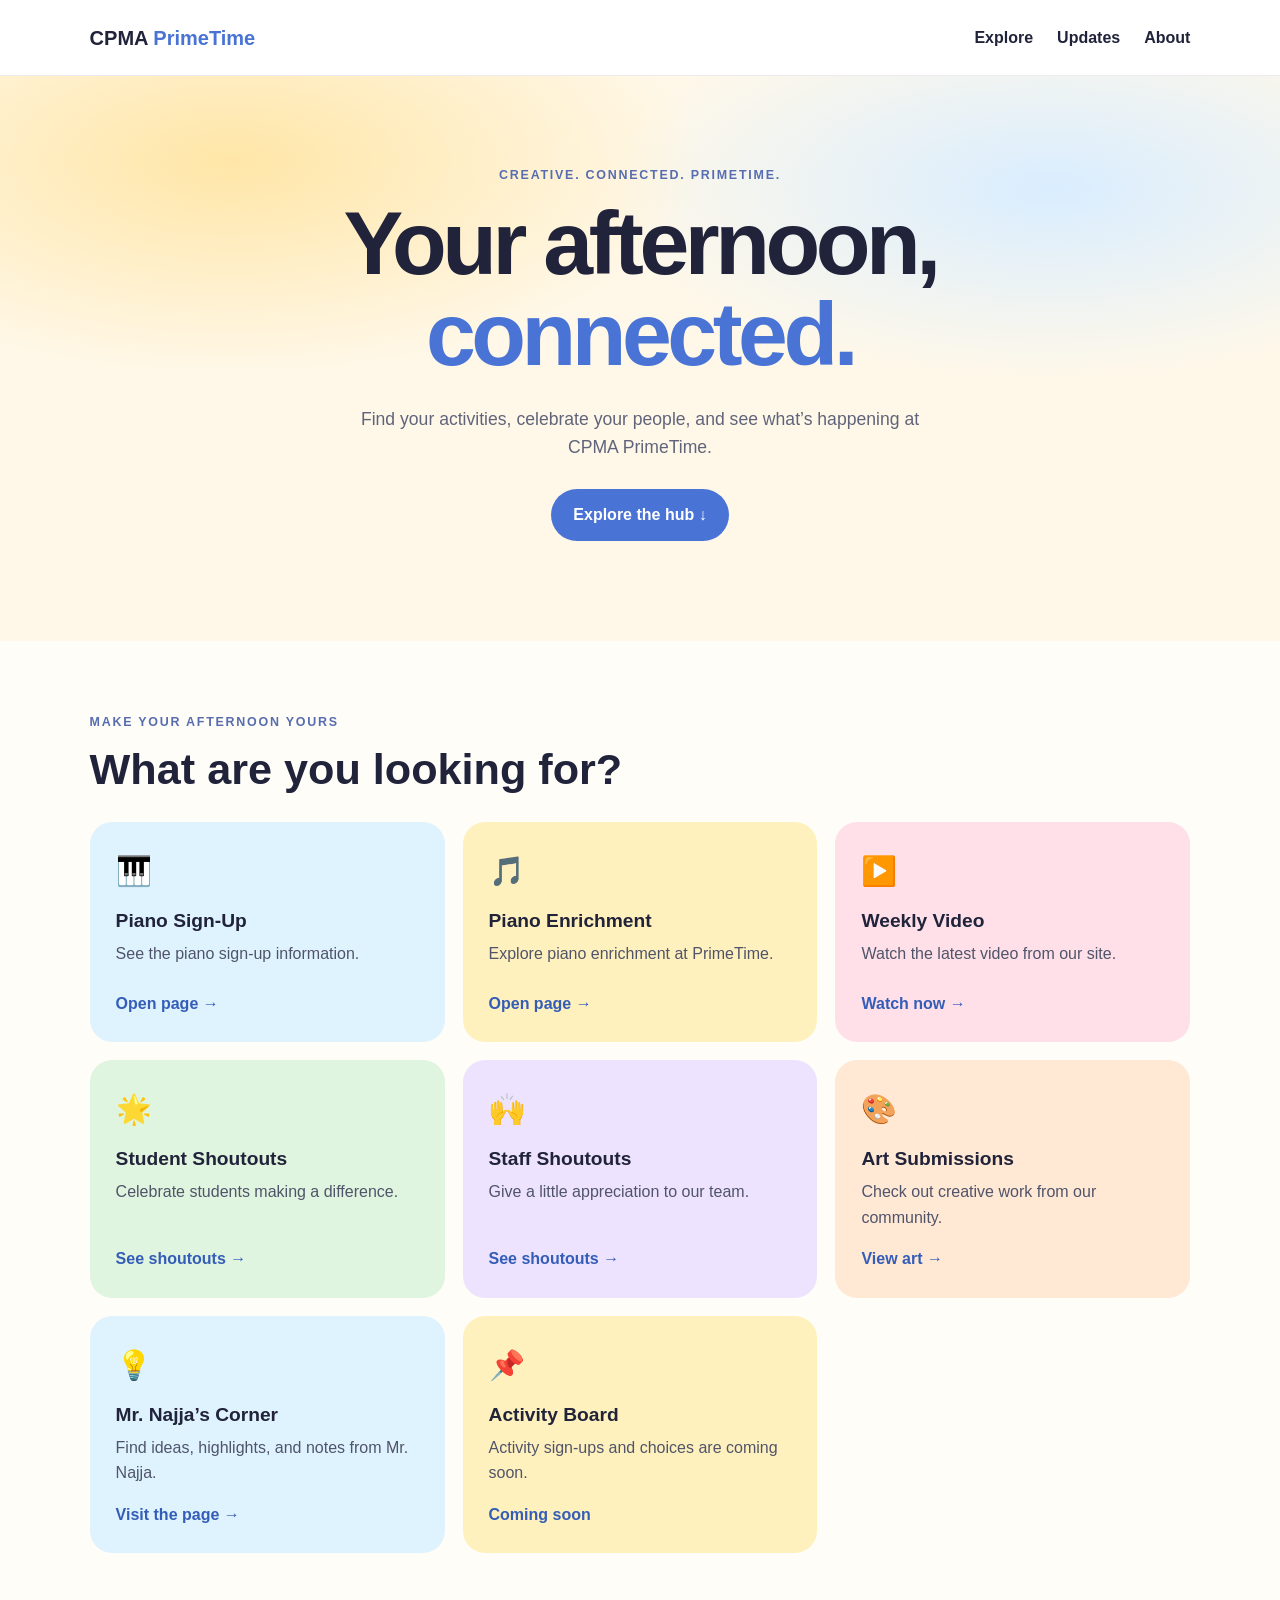
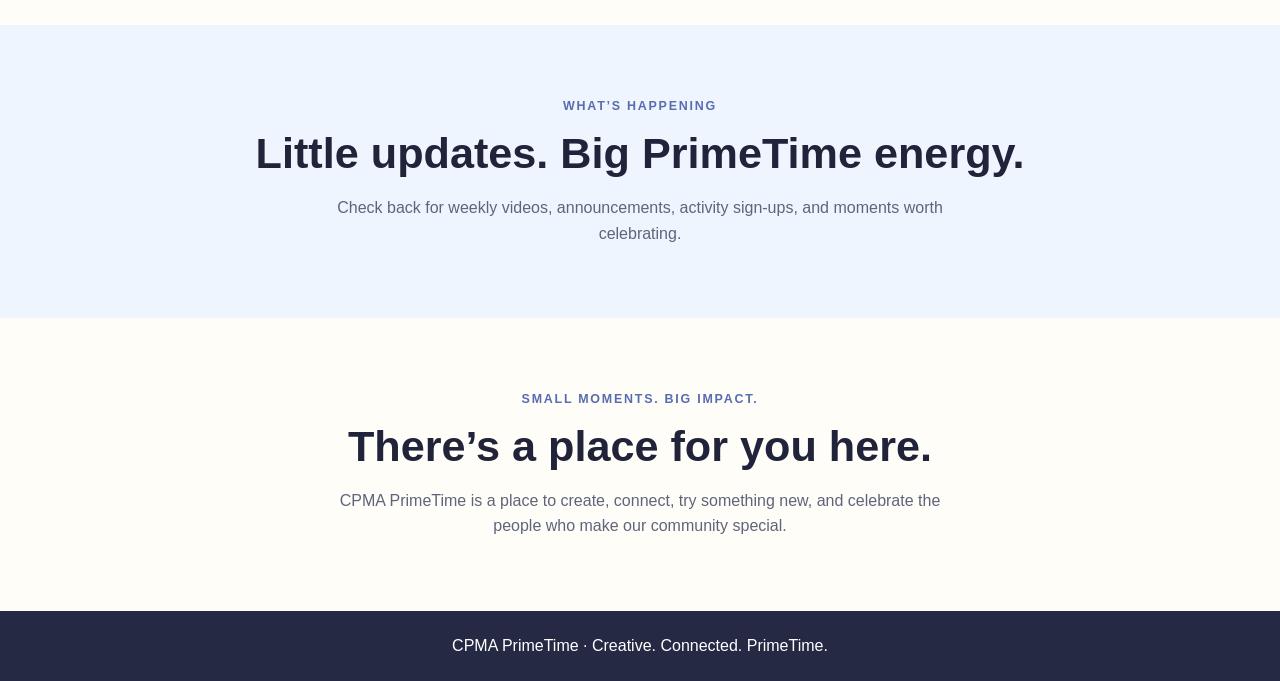
==== index.html @ e3c4a2e5 "Add files via upload" ====
<!DOCTYPE html>
<html lang="en">
<head>
  <meta charset="UTF-8">
  <meta name="viewport" content="width=device-width, initial-scale=1.0">
  <title>CPMA PrimeTime</title>
  <link rel="stylesheet" href="style.css">
</head>

<body>
  <header class="site-header">
    <a class="brand" href="index.html">CPMA <span>PrimeTime</span></a>

    <nav aria-label="Main navigation">
      <a href="#hub">Explore</a>
      <a href="#updates">Updates</a>
      <a href="#about">About</a>
    </nav>
  </header>

  <main>
    <section class="hero">
      <p class="eyebrow">CREATIVE. CONNECTED. PRIMETIME.</p>
      <h1>Your afternoon,<br><span>connected.</span></h1>
      <p class="hero-text">
        Find your activities, celebrate your people, and see what’s happening
        at CPMA PrimeTime.
      </p>
      <a class="button" href="#hub">Explore the hub ↓</a>
    </section>

    <section class="section" id="hub">
      <div class="section-heading">
        <p class="eyebrow">MAKE YOUR AFTERNOON YOURS</p>
        <h2>What are you looking for?</h2>
      </div>

      <div class="card-grid">
        <a class="card card-blue" href="Piano Sign-up.html">
          <span class="card-icon">🎹</span>
          <h3>Piano Sign-Up</h3>
          <p>See the piano sign-up information.</p>
          <span class="card-link">Open page →</span>
        </a>

        <a class="card card-yellow" href="Piano Enrichment.html">
          <span class="card-icon">🎵</span>
          <h3>Piano Enrichment</h3>
          <p>Explore piano enrichment at PrimeTime.</p>
          <span class="card-link">Open page →</span>
        </a>

        <a class="card card-pink" href="Weekly Video.html">
          <span class="card-icon">▶️</span>
          <h3>Weekly Video</h3>
          <p>Watch the latest video from our site.</p>
          <span class="card-link">Watch now →</span>
        </a>

        <a class="card card-green" href="Student Shoutouts.html">
          <span class="card-icon">🌟</span>
          <h3>Student Shoutouts</h3>
          <p>Celebrate students making a difference.</p>
          <span class="card-link">See shoutouts →</span>
        </a>

        <a class="card card-purple" href="Staff Shoutouts.html">
          <span class="card-icon">🙌</span>
          <h3>Staff Shoutouts</h3>
          <p>Give a little appreciation to our team.</p>
          <span class="card-link">See shoutouts →</span>
        </a>

        <a class="card card-orange" href="Art Submissions.html">
          <span class="card-icon">🎨</span>
          <h3>Art Submissions</h3>
          <p>Check out creative work from our community.</p>
          <span class="card-link">View art →</span>
        </a>

        <a class="card card-blue" href="Mr. Najja's Corner.html">
          <span class="card-icon">💡</span>
          <h3>Mr. Najja’s Corner</h3>
          <p>Find ideas, highlights, and notes from Mr. Najja.</p>
          <span class="card-link">Visit the page →</span>
        </a>

        <div class="card card-yellow">
          <span class="card-icon">📌</span>
          <h3>Activity Board</h3>
          <p>Activity sign-ups and choices are coming soon.</p>
          <span class="card-link">Coming soon</span>
        </div>
      </div>
    </section>

    <section class="updates" id="updates">
      <p class="eyebrow">WHAT’S HAPPENING</p>
      <h2>Little updates. Big PrimeTime energy.</h2>
      <p>
        Check back for weekly videos, announcements, activity sign-ups, and
        moments worth celebrating.
      </p>
    </section>

    <section class="about" id="about">
      <p class="eyebrow">SMALL MOMENTS. BIG IMPACT.</p>
      <h2>There’s a place for you here.</h2>
      <p>
        CPMA PrimeTime is a place to create, connect, try something new, and
        celebrate the people who make our community special.
      </p>
    </section>
  </main>

  <footer>
    <p>CPMA PrimeTime · Creative. Connected. PrimeTime.</p>
  </footer>
</body>
</html>
---- style.css ----
:root {
  --ink: #20233a;
  --muted: #60647a;
  --paper: #fffdf8;
  --blue: #dff3ff;
  --yellow: #fff1bd;
  --pink: #ffe0e8;
  --green: #e0f5df;
  --purple: #eee3ff;
  --orange: #ffe8d4;
  --accent: #4974d5;
  --accent-dark: #345db8;
}

* {
  box-sizing: border-box;
}

html {
  scroll-behavior: smooth;
}

body {
  margin: 0;
  color: var(--ink);
  background: var(--paper);
  font-family: Arial, Helvetica, sans-serif;
  line-height: 1.6;
}

.site-header {
  min-height: 76px;
  padding: 16px 7%;
  display: flex;
  align-items: center;
  justify-content: space-between;
  gap: 24px;
  background: white;
  border-bottom: 1px solid #eeeaf0;
}

.brand {
  color: var(--ink);
  font-size: 1.25rem;
  font-weight: 800;
  text-decoration: none;
}

.brand span {
  color: var(--accent);
}

nav {
  display: flex;
  flex-wrap: wrap;
  gap: 24px;
}

nav a {
  color: var(--ink);
  font-weight: 700;
  text-decoration: none;
}

nav a:hover,
nav a:focus-visible {
  color: var(--accent);
}

.hero {
  padding: 90px 7% 100px;
  text-align: center;
  background:
    radial-gradient(ellipse at 18% 15%, #ffe6a7 0, transparent 32%),
    radial-gradient(ellipse at 82% 20%, #d9edff 0, transparent 30%),
    #fff8e9;
}

.eyebrow {
  margin: 0 0 12px;
  color: #586db0;
  font-size: 0.78rem;
  font-weight: 800;
  letter-spacing: 0.14em;
}

.hero h1 {
  margin: 0;
  font-size: clamp(2.8rem, 7vw, 5.7rem);
  line-height: 1.02;
  letter-spacing: -0.05em;
}

.hero h1 span {
  color: var(--accent);
}

.hero-text {
  max-width: 570px;
  margin: 24px auto 28px;
  color: var(--muted);
  font-size: 1.1rem;
}

.button {
  display: inline-block;
  padding: 13px 22px;
  color: white;
  background: var(--accent);
  border-radius: 999px;
  font-weight: 700;
  text-decoration: none;
  transition: background-color 160ms ease, transform 160ms ease;
}

.button:hover,
.button:focus-visible {
  background: var(--accent-dark);
  transform: translateY(-2px);
}

.section,
.updates,
.about {
  padding: 72px 7%;
}

.section-heading {
  margin-bottom: 28px;
}

.section-heading h2,
.updates h2,
.about h2 {
  margin: 0;
  font-size: clamp(1.8rem, 4vw, 2.7rem);
  line-height: 1.15;
}

.card-grid {
  display: grid;
  grid-template-columns: repeat(3, minmax(0, 1fr));
  gap: 18px;
}

.card {
  min-height: 220px;
  padding: 24px;
  display: flex;
  flex-direction: column;
  align-items: flex-start;
  color: var(--ink);
  border: 2px solid transparent;
  border-radius: 22px;
  text-decoration: none;
  transition: transform 160ms ease, box-shadow 160ms ease;
}

a.card:hover,
a.card:focus-visible {
  transform: translateY(-4px);
  box-shadow: 0 12px 24px #20233a1a;
}

.card-blue {
  background: var(--blue);
}

.card-yellow {
  background: var(--yellow);
}

.card-pink {
  background: var(--pink);
}

.card-green {
  background: var(--green);
}

.card-purple {
  background: var(--purple);
}

.card-orange {
  background: var(--orange);
}

.card-icon {
  font-size: 1.8rem;
}

.card h3 {
  margin: 12px 0 4px;
  font-size: 1.2rem;
}

.card p {
  margin: 0 0 16px;
  color: #50546a;
}

.card-link {
  margin-top: auto;
  color: var(--accent-dark);
  font-weight: 800;
}

.updates {
  background: #eef5ff;
  text-align: center;
}

.updates p:last-child,
.about p:last-child {
  max-width: 650px;
  margin: 16px auto 0;
  color: var(--muted);
}

.about {
  text-align: center;
}

.page-hero {
  padding: 64px 7% 50px;
  text-align: center;
  background: #fff8e9;
}

.page-hero h1 {
  margin: 0;
  font-size: clamp(2.5rem, 6vw, 4rem);
  line-height: 1.1;
}

.page-hero p:last-child {
  max-width: 600px;
  margin: 16px auto 0;
  color: var(--muted);
}

/* Weekly Video page */
.video-section {
  width: 100%;
  max-width: 1320px;
  margin: 0 auto;
  padding: 48px 24px 72px;
  text-align: center;
}

.video-card {
  width: 100%;
  margin: 0 auto 28px;
  padding: 20px;
  background: white;
  border: 1px solid #eeeaf0;
  border-radius: 22px;
  box-shadow: 0 10px 28px #20233a12;
  text-align: left;
}

.video-frame {
  width: 100%;
  aspect-ratio: 16 / 9;
  overflow: hidden;
  background: #20233a;
  border-radius: 14px;
}

.video-frame video,
.video-frame iframe {
  display: block;
  width: 100%;
  height: 100%;
  border: 0;
}

.video-frame video {
  object-fit: contain;
}

.video-caption {
  padding: 8px 4px 0;
}

.video-caption h2 {
  margin: 12px 0 4px;
}

.video-caption p {
  margin: 0;
  color: var(--muted);
}

footer {
  padding: 22px 7%;
  color: white;
  background: #252943;
  text-align: center;
}

footer p {
  margin: 0;
}

@media (max-width: 800px) {
  .card-grid {
    grid-template-columns: repeat(2, minmax(0, 1fr));
  }
}

@media (max-width: 560px) {
  .site-header {
    align-items: flex-start;
    flex-direction: column;
  }

  nav {
    gap: 16px;
  }

  .hero {
    padding: 70px 6%;
  }

  .section,
  .updates,
  .about {
    padding: 54px 6%;
  }

  .card-grid {
    grid-template-columns: 1fr;
  }

  .page-hero {
    padding: 48px 6% 38px;
  }

  .video-section {
    padding: 32px 12px 54px;
  }

  .video-card {
    padding: 10px;
  }
}
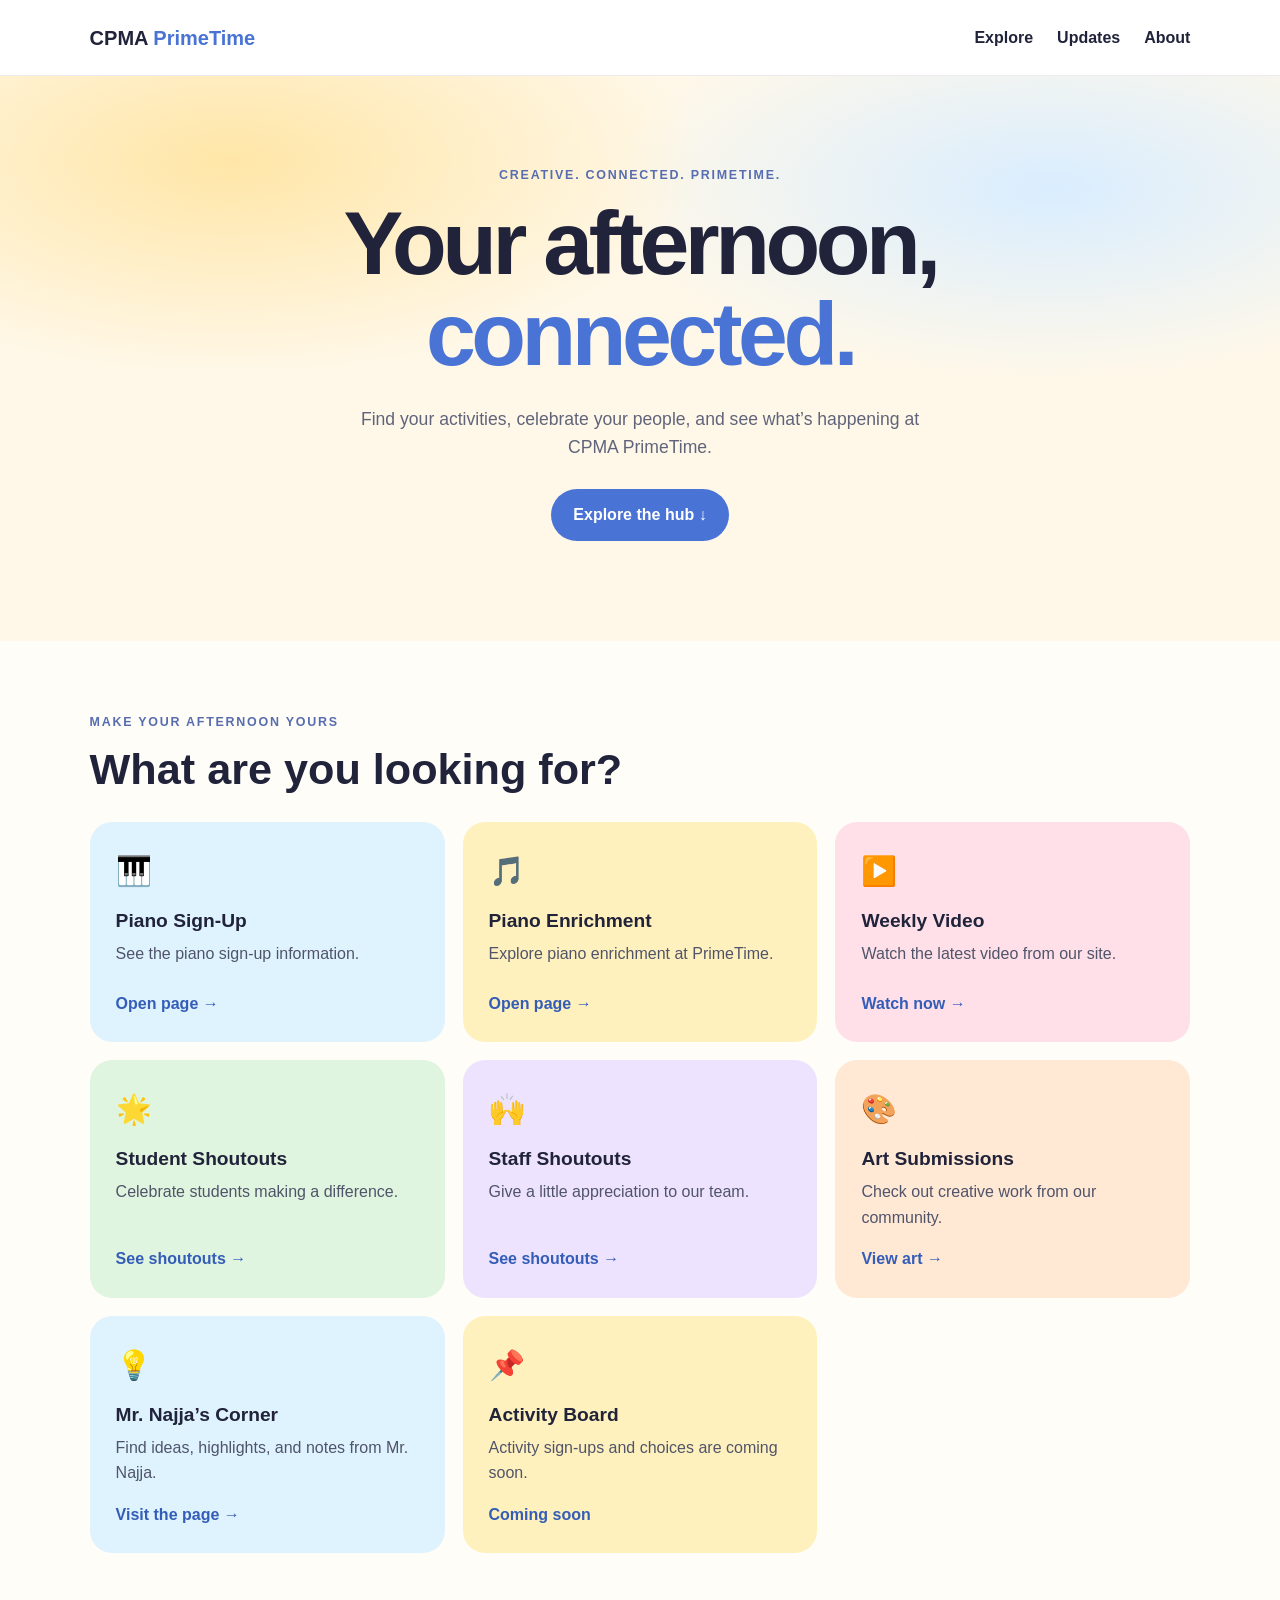
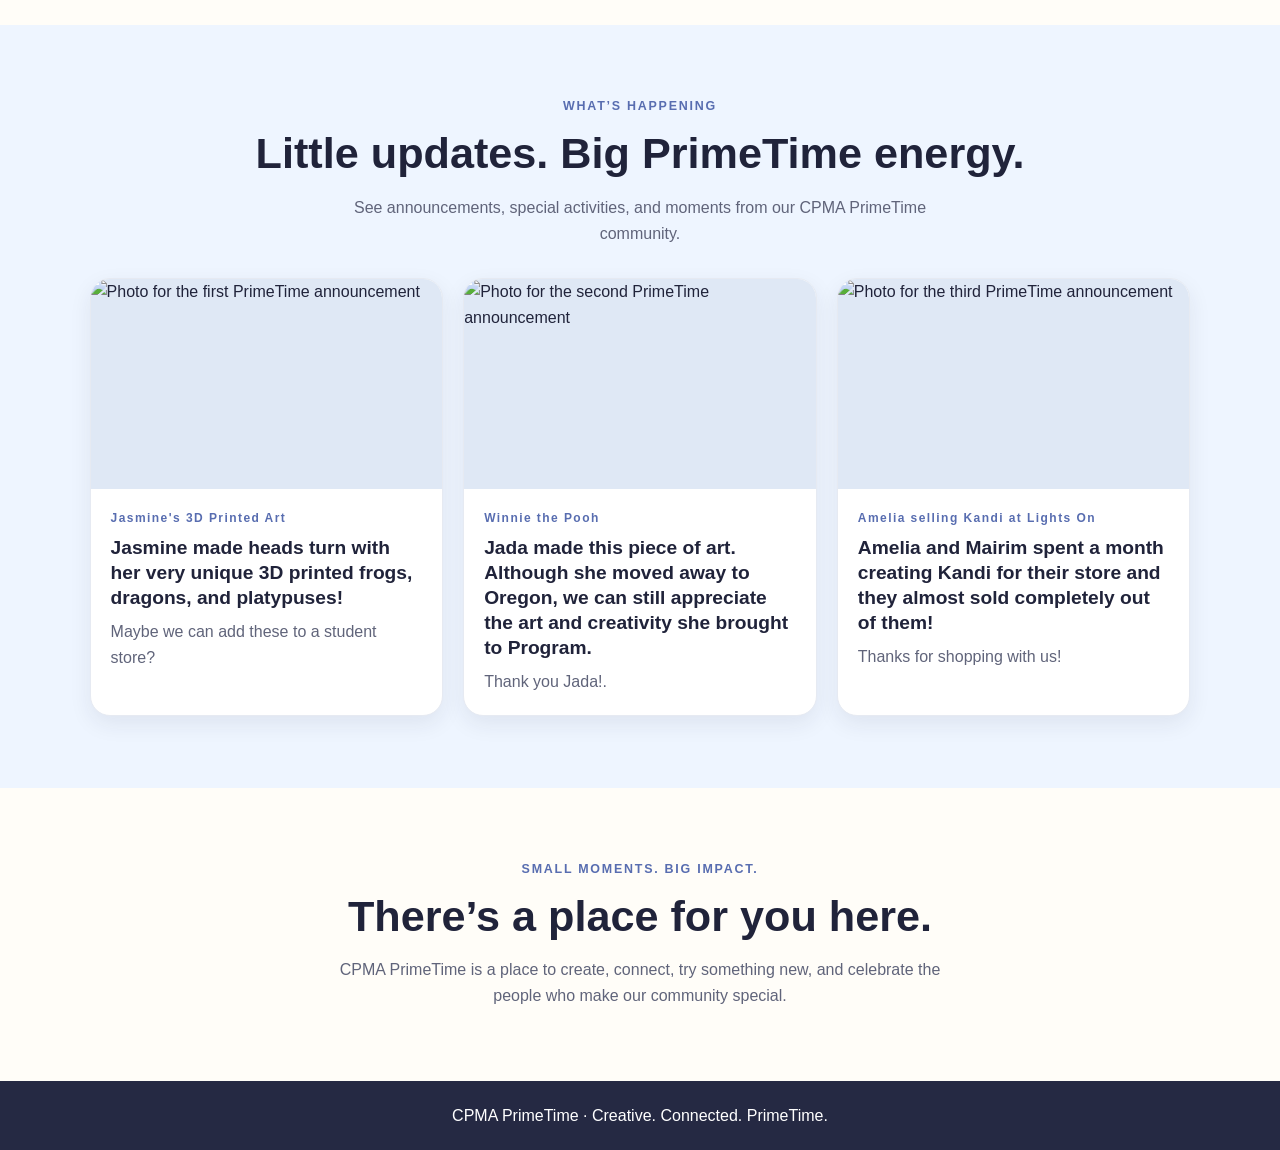
==== commit 12f82641: "Add files via upload" ====
--- a/index.html
+++ b/index.html
@@ -95,12 +95,52 @@
     </section>
 
     <section class="updates" id="updates">
-      <p class="eyebrow">WHAT’S HAPPENING</p>
-      <h2>Little updates. Big PrimeTime energy.</h2>
-      <p>
-        Check back for weekly videos, announcements, activity sign-ups, and
-        moments worth celebrating.
-      </p>
+      <div class="updates-intro">
+        <p class="eyebrow">WHAT’S HAPPENING</p>
+        <h2>Little updates. Big PrimeTime energy.</h2>
+        <p>
+          See announcements, special activities, and moments from our
+          CPMA PrimeTime community.
+        </p>
+      </div>
+
+      <div class="announcement-grid">
+        <article class="announcement-card">
+          <img
+            src="images/IMG_7226.jpeg"
+            alt="Photo for the first PrimeTime announcement"
+          >
+          <div class="announcement-content">
+            <p class="announcement-label">Jasmine's 3D Printed Art</p>
+            <h3>Jasmine made heads turn with her very unique 3D printed frogs, dragons, and platypuses!</h3>
+            <p>Maybe we can add these to a student store?</p>
+          </div>
+        </article>
+
+        <article class="announcement-card">
+          <img
+            src="images/IMG_7241.jpeg"
+            alt="Photo for the second PrimeTime announcement"
+          >
+          <div class="announcement-content">
+            <p class="announcement-label">Winnie the Pooh</p>
+            <h3>Jada made this piece of art. Although she moved away to Oregon, we can still appreciate the art and creativity she brought to Program.</h3>
+            <p>Thank you Jada!.</p>
+          </div>
+        </article>
+
+        <article class="announcement-card">
+          <img
+            src="images/IMG_7228.jpeg"
+            alt="Photo for the third PrimeTime announcement"
+          >
+          <div class="announcement-content">
+            <p class="announcement-label">Amelia selling Kandi at Lights On</p>
+            <h3>Amelia and Mairim spent a month creating Kandi for their store and they almost sold completely out of them!</h3>
+            <p>Thanks for shopping with us!</p>
+          </div>
+        </article>
+      </div>
     </section>
 
     <section class="about" id="about">
--- a/style.css
+++ b/style.css
@@ -8,8 +8,6 @@
   --green: #e0f5df;
   --purple: #eee3ff;
   --orange: #ffe8d4;
-  --accent: #4974d5;
-  --accent-dark: #345db8;
 }
 
 * {
@@ -47,7 +45,7 @@
 }
 
 .brand span {
-  color: var(--accent);
+  color: #4974d5;
 }
 
 nav {
@@ -63,8 +61,8 @@
 }
 
 nav a:hover,
-nav a:focus-visible {
-  color: var(--accent);
+nav a:focus {
+  color: #4974d5;
 }
 
 .hero {
@@ -92,7 +90,7 @@
 }
 
 .hero h1 span {
-  color: var(--accent);
+  color: #4974d5;
 }
 
 .hero-text {
@@ -106,17 +104,15 @@
   display: inline-block;
   padding: 13px 22px;
   color: white;
-  background: var(--accent);
+  background: #4974d5;
   border-radius: 999px;
   font-weight: 700;
   text-decoration: none;
-  transition: background-color 160ms ease, transform 160ms ease;
 }
 
 .button:hover,
-.button:focus-visible {
-  background: var(--accent-dark);
-  transform: translateY(-2px);
+.button:focus {
+  background: #345db8;
 }
 
 .section,
@@ -157,34 +153,17 @@
 }
 
 a.card:hover,
-a.card:focus-visible {
+a.card:focus {
   transform: translateY(-4px);
   box-shadow: 0 12px 24px #20233a1a;
 }
 
-.card-blue {
-  background: var(--blue);
-}
-
-.card-yellow {
-  background: var(--yellow);
-}
-
-.card-pink {
-  background: var(--pink);
-}
-
-.card-green {
-  background: var(--green);
-}
-
-.card-purple {
-  background: var(--purple);
-}
-
-.card-orange {
-  background: var(--orange);
-}
+.card-blue { background: var(--blue); }
+.card-yellow { background: var(--yellow); }
+.card-pink { background: var(--pink); }
+.card-green { background: var(--green); }
+.card-purple { background: var(--purple); }
+.card-orange { background: var(--orange); }
 
 .card-icon {
   font-size: 1.8rem;
@@ -202,95 +181,75 @@
 
 .card-link {
   margin-top: auto;
-  color: var(--accent-dark);
+  color: #345db8;
   font-weight: 800;
 }
 
 .updates {
   background: #eef5ff;
-  text-align: center;
-}
-
-.updates p:last-child,
-.about p:last-child {
+}
+
+.updates-intro {
+  margin: 0 auto 32px;
+  text-align: center;
+}
+
+.updates-intro > p:last-child,
+.about > p:last-child {
   max-width: 650px;
   margin: 16px auto 0;
   color: var(--muted);
 }
 
-.about {
-  text-align: center;
-}
-
-.page-hero {
-  padding: 64px 7% 50px;
-  text-align: center;
-  background: #fff8e9;
-}
-
-.page-hero h1 {
-  margin: 0;
-  font-size: clamp(2.5rem, 6vw, 4rem);
-  line-height: 1.1;
-}
-
-.page-hero p:last-child {
-  max-width: 600px;
-  margin: 16px auto 0;
-  color: var(--muted);
-}
-
-/* Weekly Video page */
-.video-section {
-  width: 100%;
-  max-width: 1320px;
+.announcement-grid {
+  display: grid;
+  grid-template-columns: repeat(3, minmax(0, 1fr));
+  gap: 20px;
+  max-width: 1200px;
   margin: 0 auto;
-  padding: 48px 24px 72px;
-  text-align: center;
-}
-
-.video-card {
-  width: 100%;
-  margin: 0 auto 28px;
-  padding: 20px;
+}
+
+.announcement-card {
+  overflow: hidden;
   background: white;
-  border: 1px solid #eeeaf0;
-  border-radius: 22px;
-  box-shadow: 0 10px 28px #20233a12;
-  text-align: left;
-}
-
-.video-frame {
-  width: 100%;
-  aspect-ratio: 16 / 9;
-  overflow: hidden;
-  background: #20233a;
-  border-radius: 14px;
-}
-
-.video-frame video,
-.video-frame iframe {
+  border: 1px solid #e6eaf2;
+  border-radius: 20px;
+  box-shadow: 0 8px 22px #20233a14;
+}
+
+.announcement-card img {
   display: block;
   width: 100%;
-  height: 100%;
-  border: 0;
-}
-
-.video-frame video {
-  object-fit: contain;
-}
-
-.video-caption {
-  padding: 8px 4px 0;
-}
-
-.video-caption h2 {
-  margin: 12px 0 4px;
-}
-
-.video-caption p {
+  height: 210px;
+  object-fit: cover;
+  background: #dfe8f5;
+}
+
+.announcement-content {
+  padding: 20px;
+}
+
+.announcement-content .announcement-label {
+  margin: 0 0 8px;
+  color: #586db0;
+  font-size: 0.75rem;
+  font-weight: 800;
+  letter-spacing: 0.12em;
+}
+
+.announcement-content h3 {
+  margin: 0 0 8px;
+  font-size: 1.2rem;
+  line-height: 1.3;
+}
+
+.announcement-content > p:last-child {
   margin: 0;
   color: var(--muted);
+}
+
+.about {
+  text-align: center;
 }
 
 footer {
@@ -305,7 +264,8 @@
 }
 
 @media (max-width: 800px) {
-  .card-grid {
+  .card-grid,
+  .announcement-grid {
     grid-template-columns: repeat(2, minmax(0, 1fr));
   }
 }
@@ -330,19 +290,8 @@
     padding: 54px 6%;
   }
 
-  .card-grid {
+  .card-grid,
+  .announcement-grid {
     grid-template-columns: 1fr;
   }
-
-  .page-hero {
-    padding: 48px 6% 38px;
-  }
-
-  .video-section {
-    padding: 32px 12px 54px;
-  }
-
-  .video-card {
-    padding: 10px;
-  }
 }
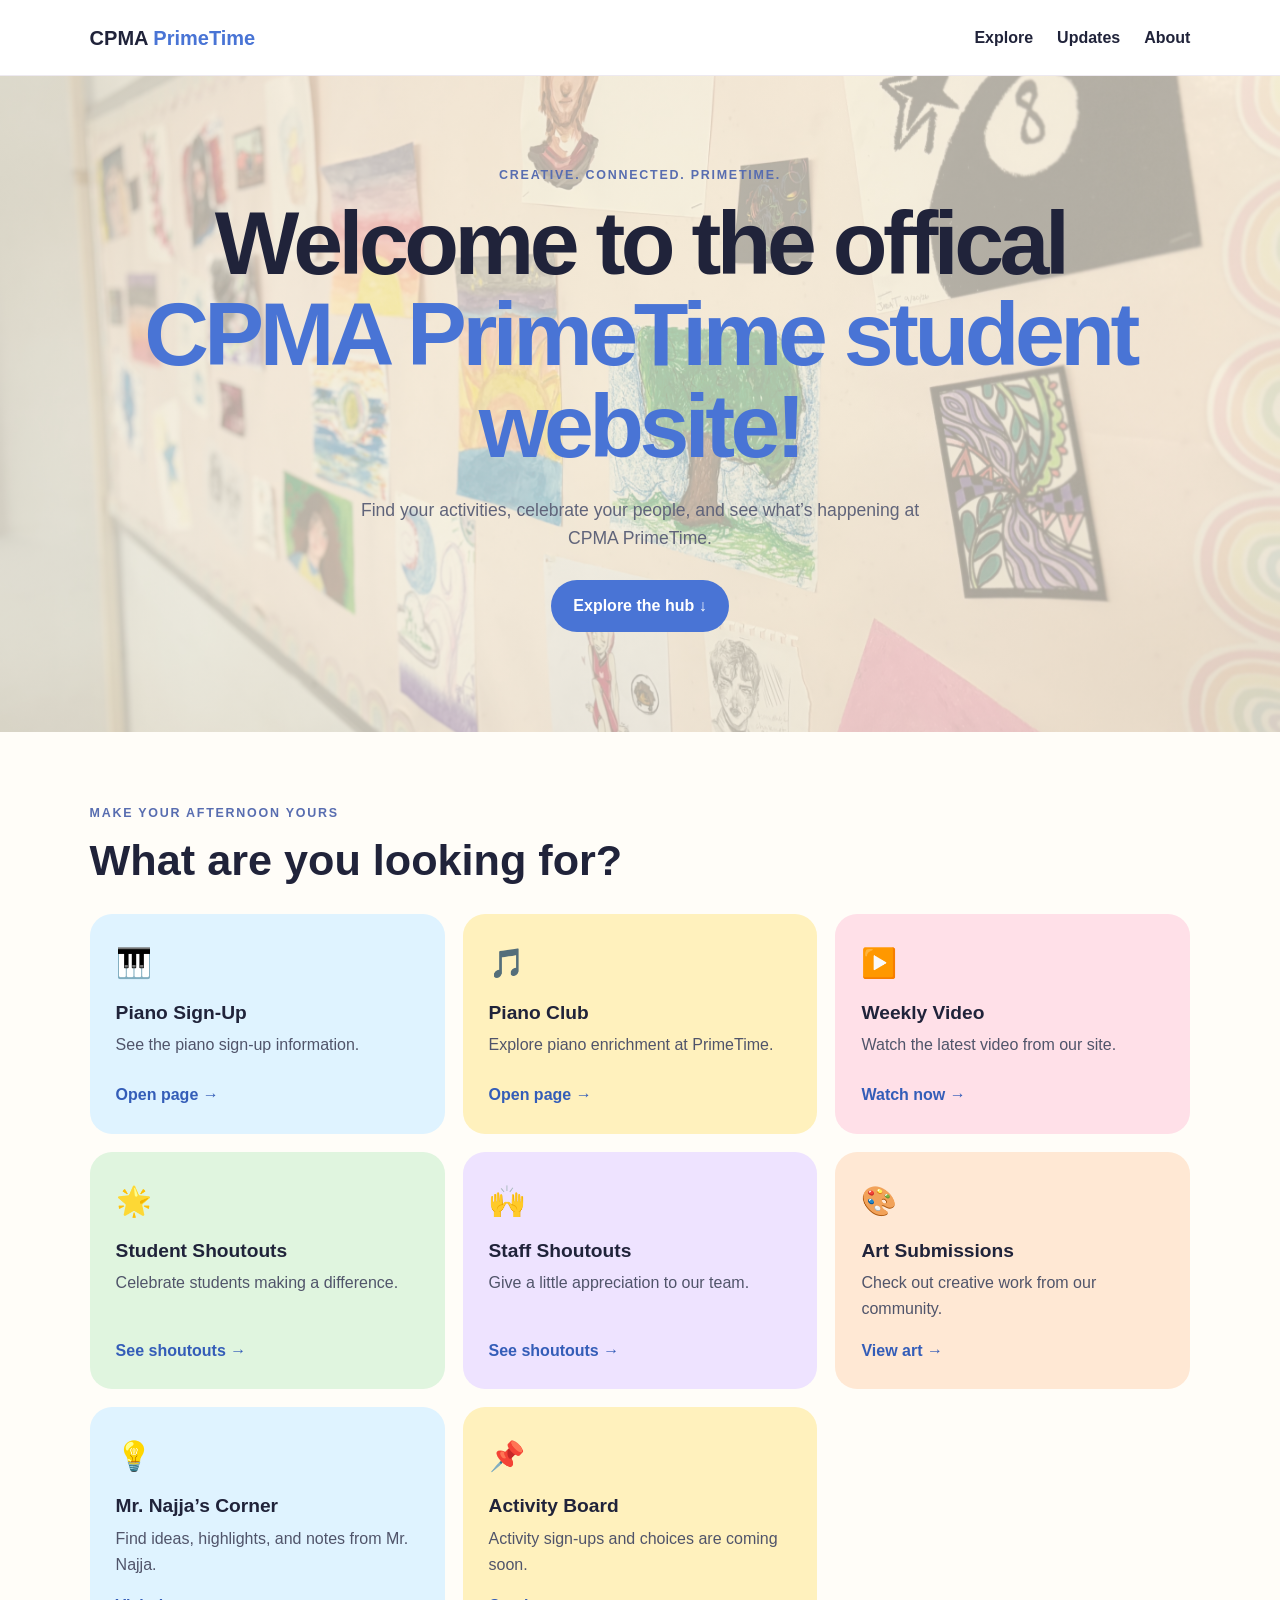
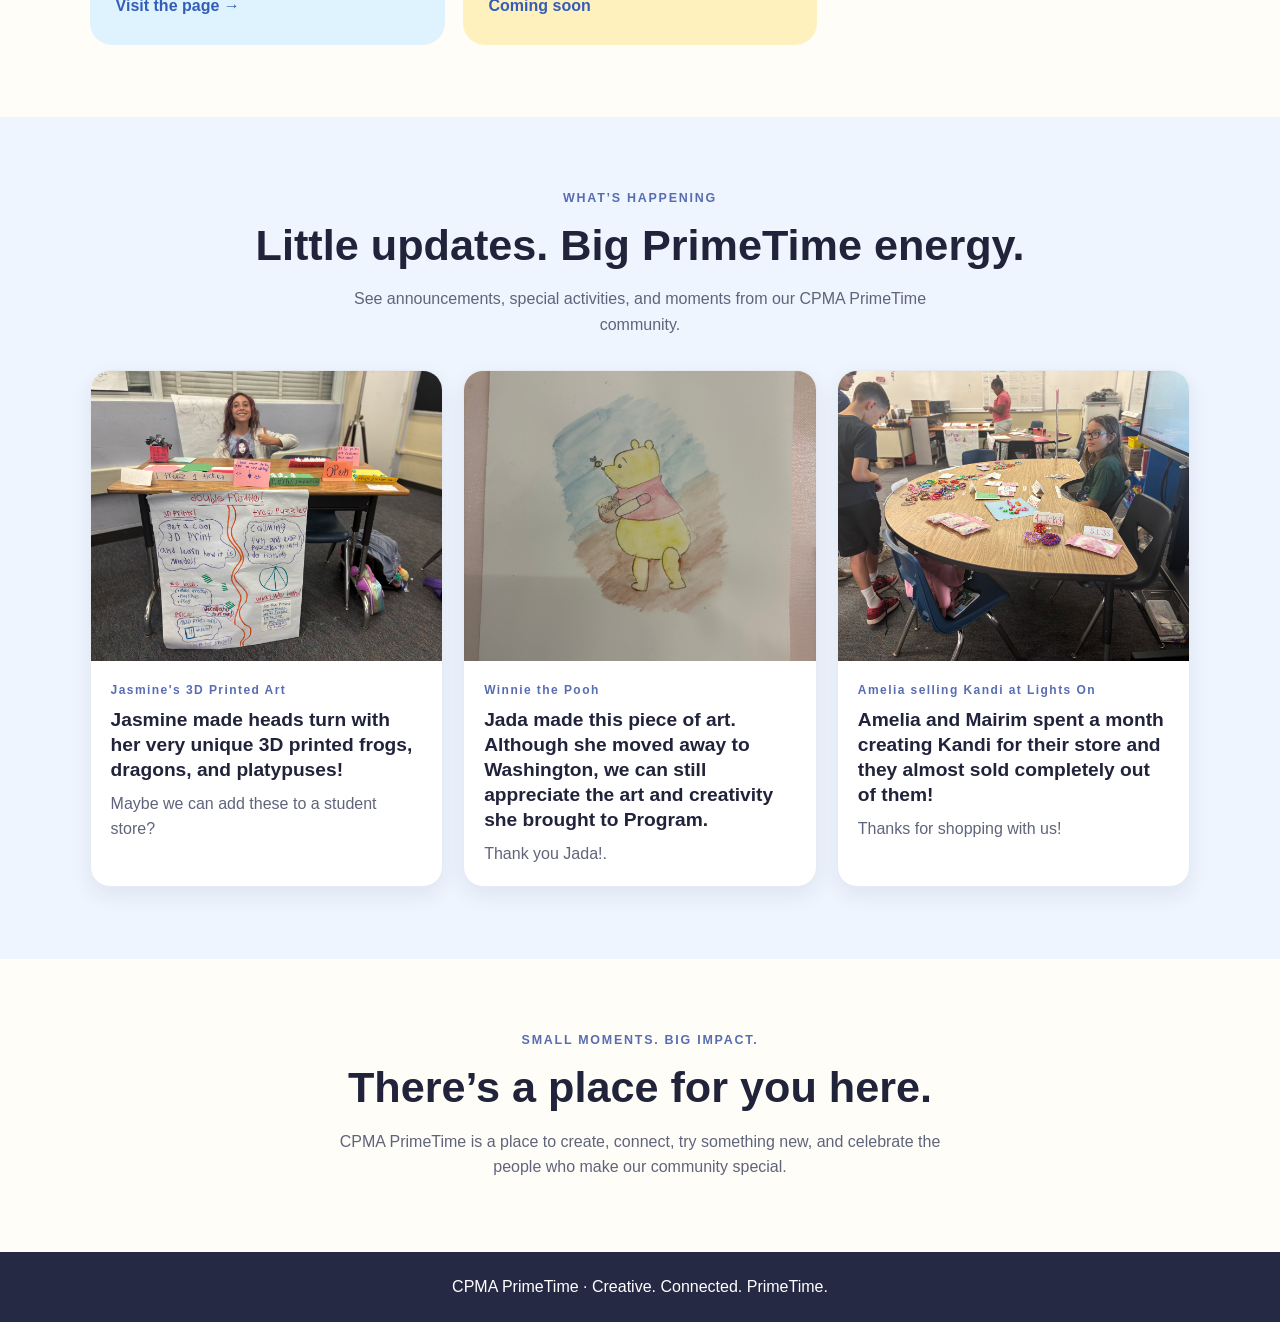
==== commit fb9da9f7: "Add files via upload" ====
--- a/index.html
+++ b/index.html
@@ -21,7 +21,7 @@
   <main>
     <section class="hero">
       <p class="eyebrow">CREATIVE. CONNECTED. PRIMETIME.</p>
-      <h1>Your afternoon,<br><span>connected.</span></h1>
+      <h1>Welcome to the offical<br><span>CPMA PrimeTime student website!</span></h1>
       <p class="hero-text">
         Find your activities, celebrate your people, and see what’s happening
         at CPMA PrimeTime.
@@ -43,9 +43,9 @@
           <span class="card-link">Open page →</span>
         </a>
 
-        <a class="card card-yellow" href="Piano Enrichment.html">
+        <a class="card card-yellow" href="Piano Club.html">
           <span class="card-icon">🎵</span>
-          <h3>Piano Enrichment</h3>
+          <h3>Piano Club</h3>
           <p>Explore piano enrichment at PrimeTime.</p>
           <span class="card-link">Open page →</span>
         </a>
@@ -124,7 +124,7 @@
           >
           <div class="announcement-content">
             <p class="announcement-label">Winnie the Pooh</p>
-            <h3>Jada made this piece of art. Although she moved away to Oregon, we can still appreciate the art and creativity she brought to Program.</h3>
+            <h3>Jada made this piece of art. Although she moved away to Washington, we can still appreciate the art and creativity she brought to Program.</h3>
             <p>Thank you Jada!.</p>
           </div>
         </article>
--- a/style.css
+++ b/style.css
@@ -65,13 +65,18 @@
   color: #4974d5;
 }
 
+/* Homepage banner */
 .hero {
+  min-height: 620px;
   padding: 90px 7% 100px;
+  display: flex;
+  flex-direction: column;
+  align-items: center;
+  justify-content: center;
   text-align: center;
   background:
-    radial-gradient(ellipse at 18% 15%, #ffe6a7 0, transparent 32%),
-    radial-gradient(ellipse at 82% 20%, #d9edff 0, transparent 30%),
-    #fff8e9;
+    linear-gradient(rgba(255, 248, 233, 0.68), rgba(255, 248, 233, 0.68)),
+    url("images/IMG_7239.jpeg") center 48% / cover no-repeat;
 }
 
 .eyebrow {
@@ -185,6 +190,7 @@
   font-weight: 800;
 }
 
+/* Homepage announcements */
 .updates {
   background: #eef5ff;
 }
@@ -220,7 +226,7 @@
 .announcement-card img {
   display: block;
   width: 100%;
-  height: 210px;
+  height: 290px;
   object-fit: cover;
   background: #dfe8f5;
 }
@@ -263,11 +269,79 @@
   margin: 0;
 }
 
+/* Weekly video page */
+.page-hero {
+  padding: 64px 7% 50px;
+  text-align: center;
+  background: #fff8e9;
+}
+
+.page-hero h1 {
+  margin: 0;
+  font-size: clamp(2.5rem, 6vw, 4rem);
+  line-height: 1.1;
+}
+
+.page-hero p:last-child {
+  max-width: 600px;
+  margin: 16px auto 0;
+  color: var(--muted);
+}
+
+.video-section {
+  max-width: 900px;
+  margin: 0 auto;
+  padding: 48px 7% 72px;
+  text-align: center;
+}
+
+.video-card {
+  margin-bottom: 28px;
+  padding: 20px;
+  background: white;
+  border: 1px solid #eeeaf0;
+  border-radius: 22px;
+  box-shadow: 0 10px 28px #20233a12;
+  text-align: left;
+}
+
+.video-frame {
+  aspect-ratio: 16 / 9;
+  overflow: hidden;
+  background: #20233a;
+  border-radius: 14px;
+}
+
+.video-frame iframe,
+.video-frame video {
+  display: block;
+  width: 100%;
+  height: 100%;
+  border: 0;
+}
+
+.video-frame video {
+  object-fit: contain;
+}
+
+.video-card h2 {
+  margin: 20px 0 4px;
+}
+
+.video-card p {
+  margin: 0;
+  color: var(--muted);
+}
+
 @media (max-width: 800px) {
   .card-grid,
   .announcement-grid {
     grid-template-columns: repeat(2, minmax(0, 1fr));
   }
+
+  .announcement-card img {
+    height: 240px;
+  }
 }
 
 @media (max-width: 560px) {
@@ -281,7 +355,9 @@
   }
 
   .hero {
+    min-height: 520px;
     padding: 70px 6%;
+    background-position: 52% center;
   }
 
   .section,
@@ -294,4 +370,20 @@
   .announcement-grid {
     grid-template-columns: 1fr;
   }
+
+  .announcement-card img {
+    height: 220px;
+  }
+
+  .page-hero {
+    padding: 48px 6% 38px;
+  }
+
+  .video-section {
+    padding: 36px 6% 54px;
+  }
+
+  .video-card {
+    padding: 12px;
+  }
 }
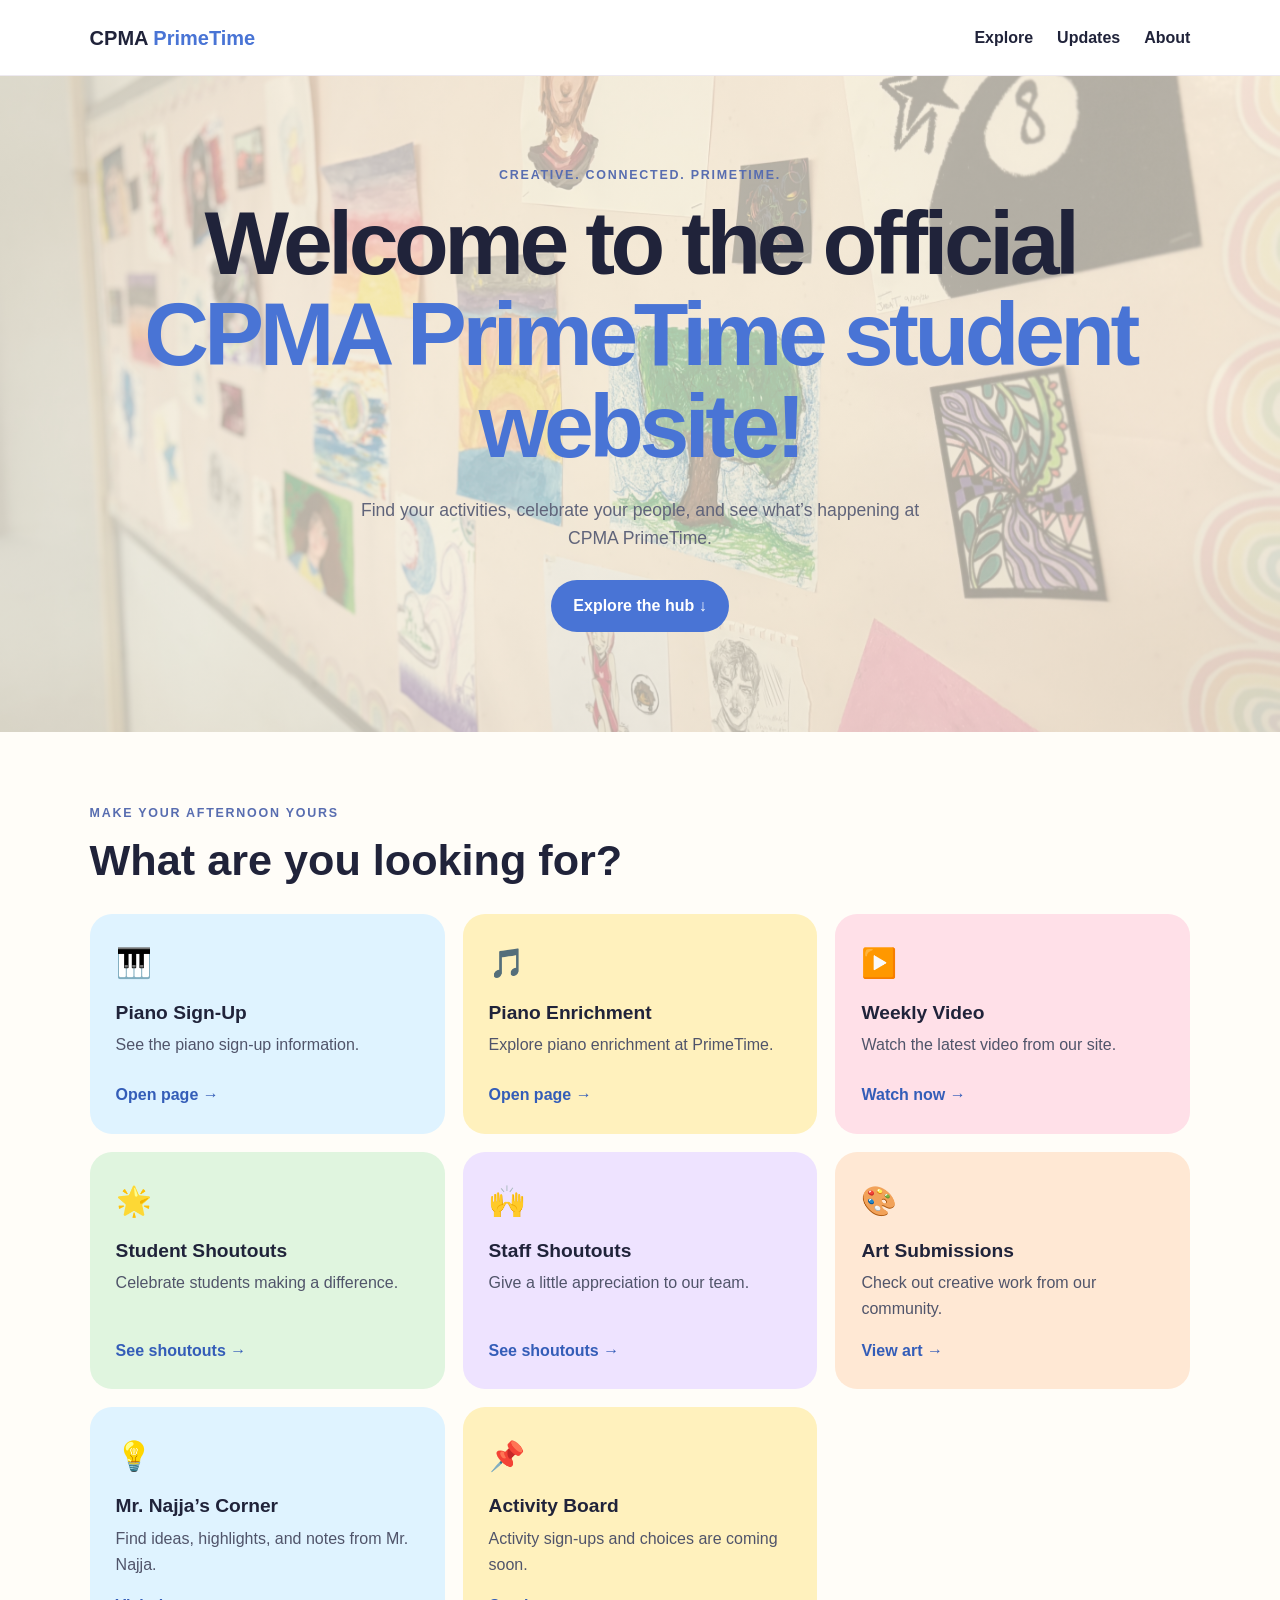
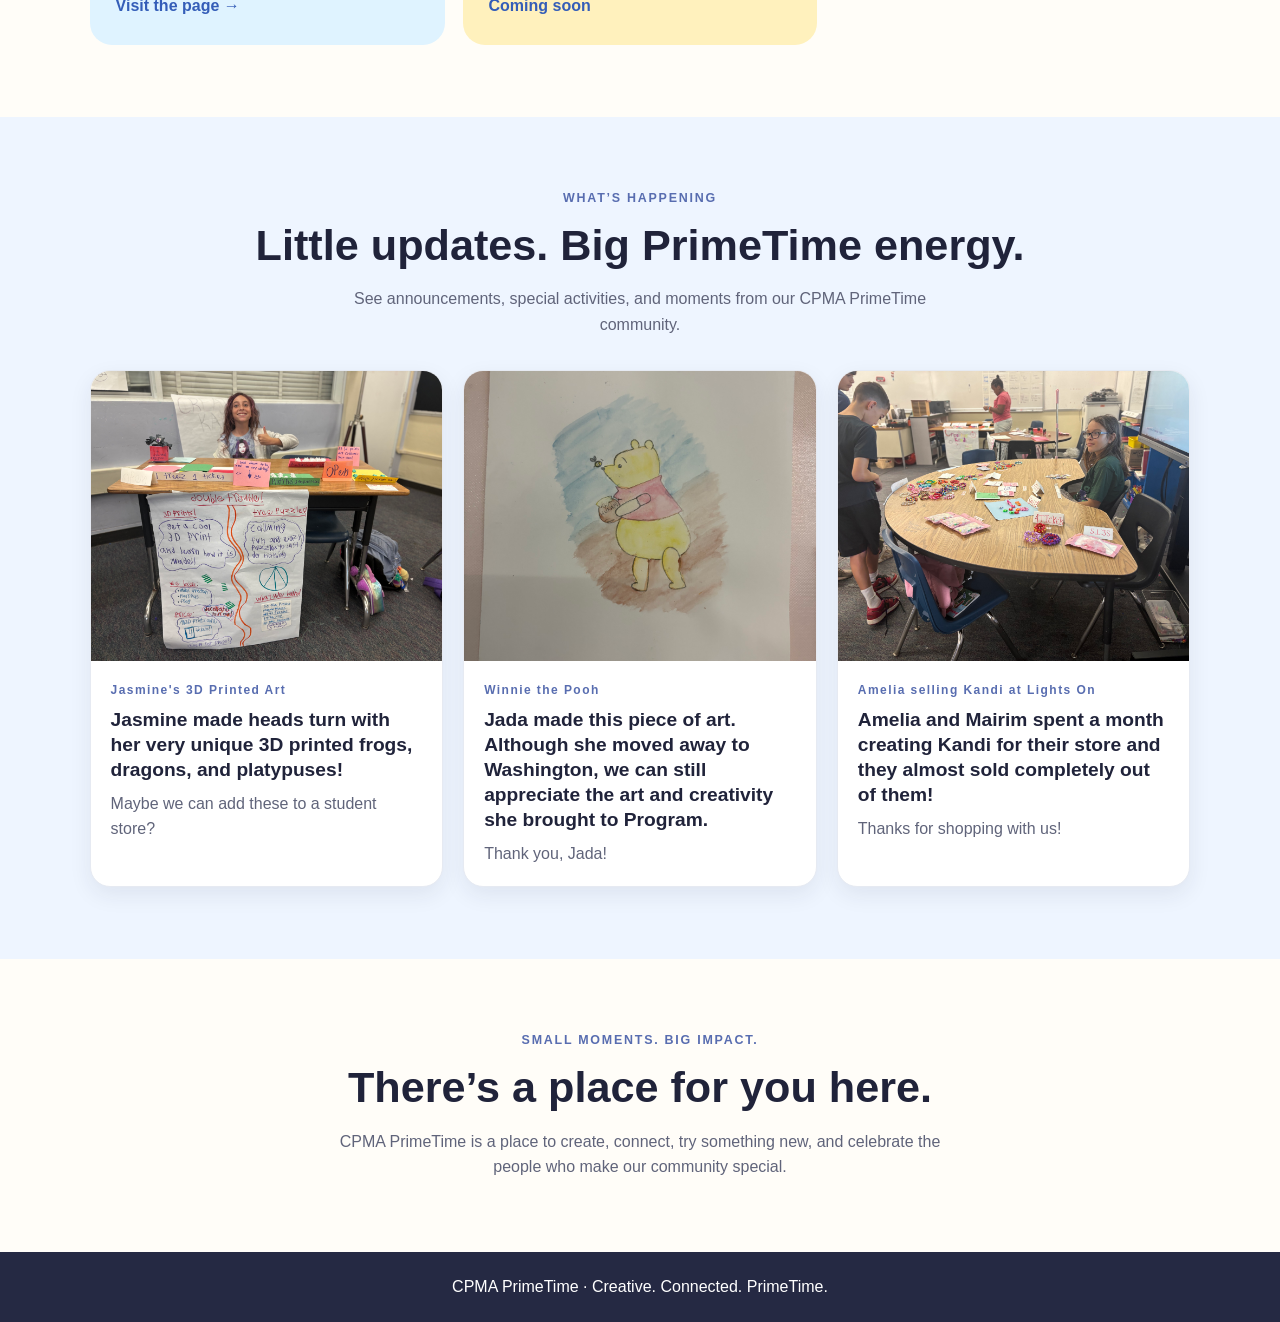
==== commit 6e4c1910: "Add files via upload" ====
--- a/index.html
+++ b/index.html
@@ -21,7 +21,7 @@
   <main>
     <section class="hero">
       <p class="eyebrow">CREATIVE. CONNECTED. PRIMETIME.</p>
-      <h1>Welcome to the offical<br><span>CPMA PrimeTime student website!</span></h1>
+      <h1>Welcome to the official<br><span>CPMA PrimeTime student website!</span></h1>
       <p class="hero-text">
         Find your activities, celebrate your people, and see what’s happening
         at CPMA PrimeTime.
@@ -43,9 +43,9 @@
           <span class="card-link">Open page →</span>
         </a>
 
-        <a class="card card-yellow" href="Piano Club.html">
+        <a class="card card-yellow" href="Piano Enrichment.html">
           <span class="card-icon">🎵</span>
-          <h3>Piano Club</h3>
+          <h3>Piano Enrichment</h3>
           <p>Explore piano enrichment at PrimeTime.</p>
           <span class="card-link">Open page →</span>
         </a>
@@ -125,7 +125,7 @@
           <div class="announcement-content">
             <p class="announcement-label">Winnie the Pooh</p>
             <h3>Jada made this piece of art. Although she moved away to Washington, we can still appreciate the art and creativity she brought to Program.</h3>
-            <p>Thank you Jada!.</p>
+            <p>Thank you, Jada!</p>
           </div>
         </article>
 
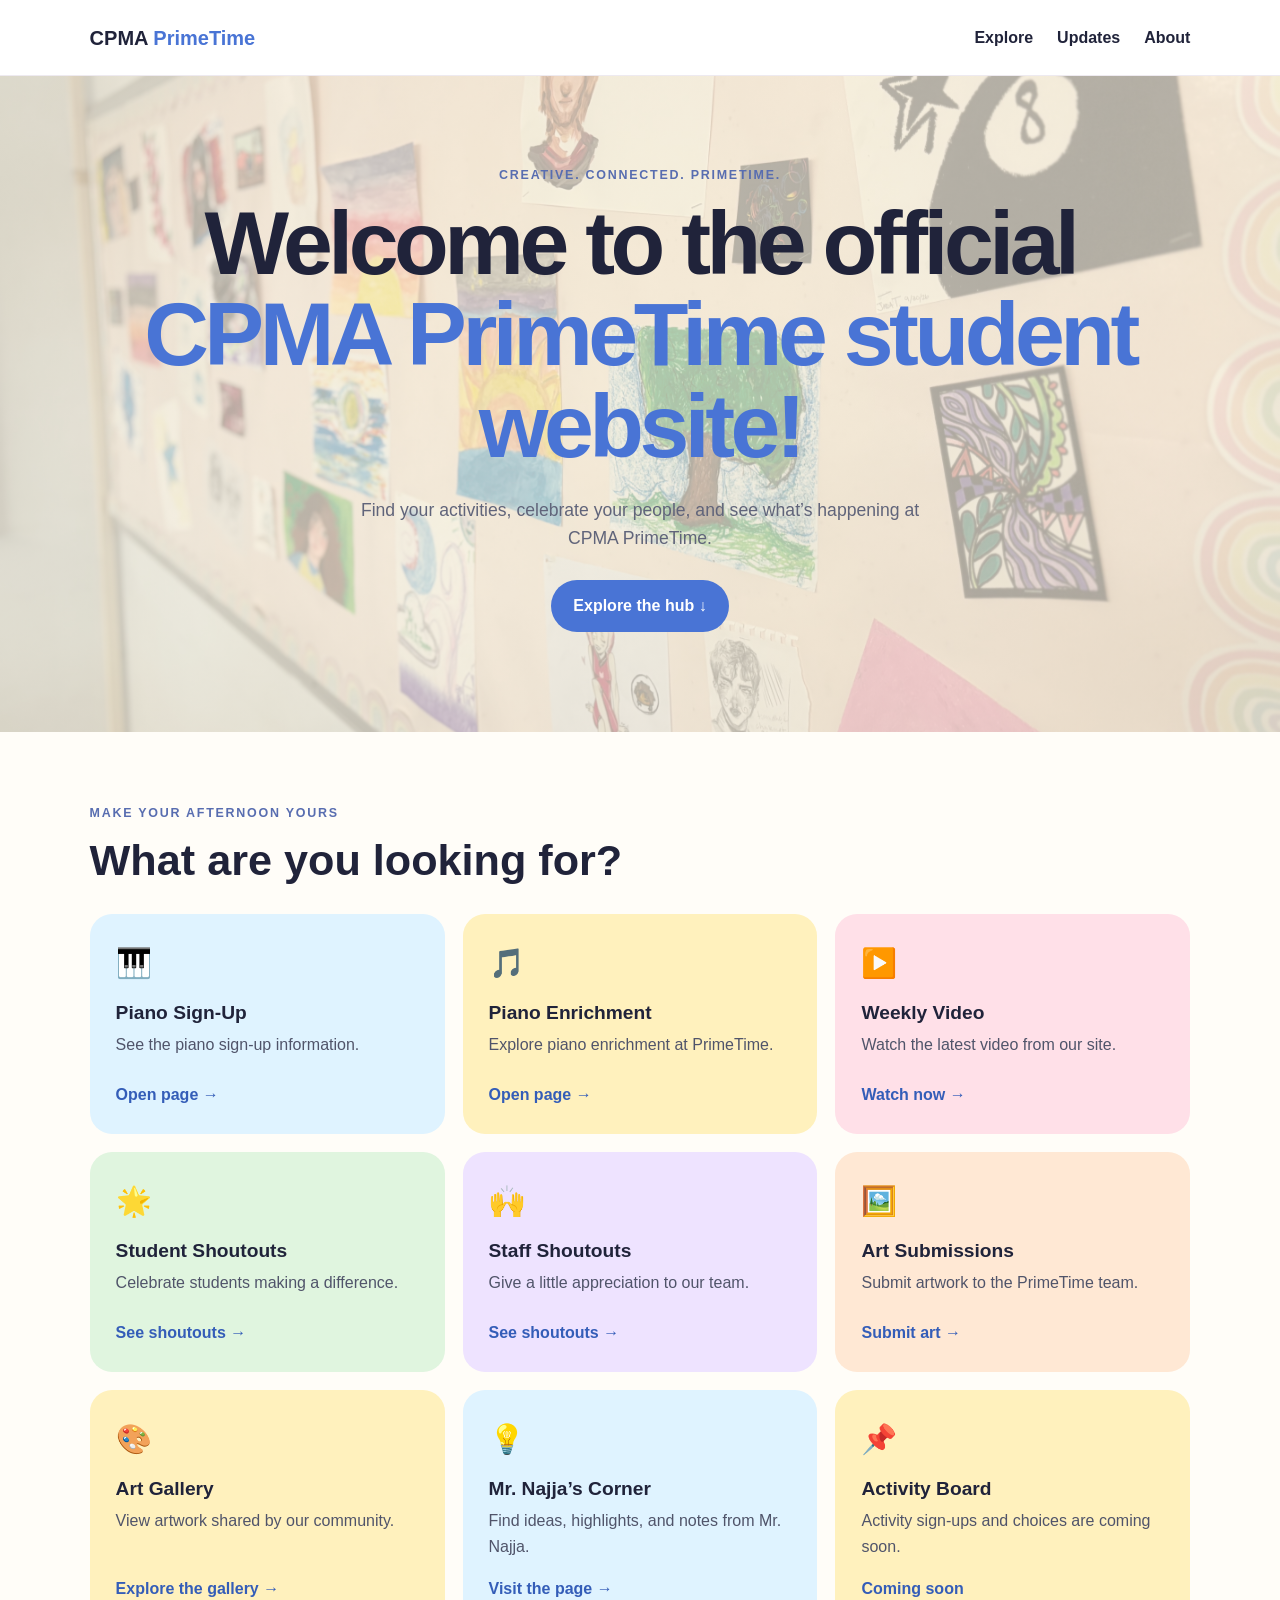
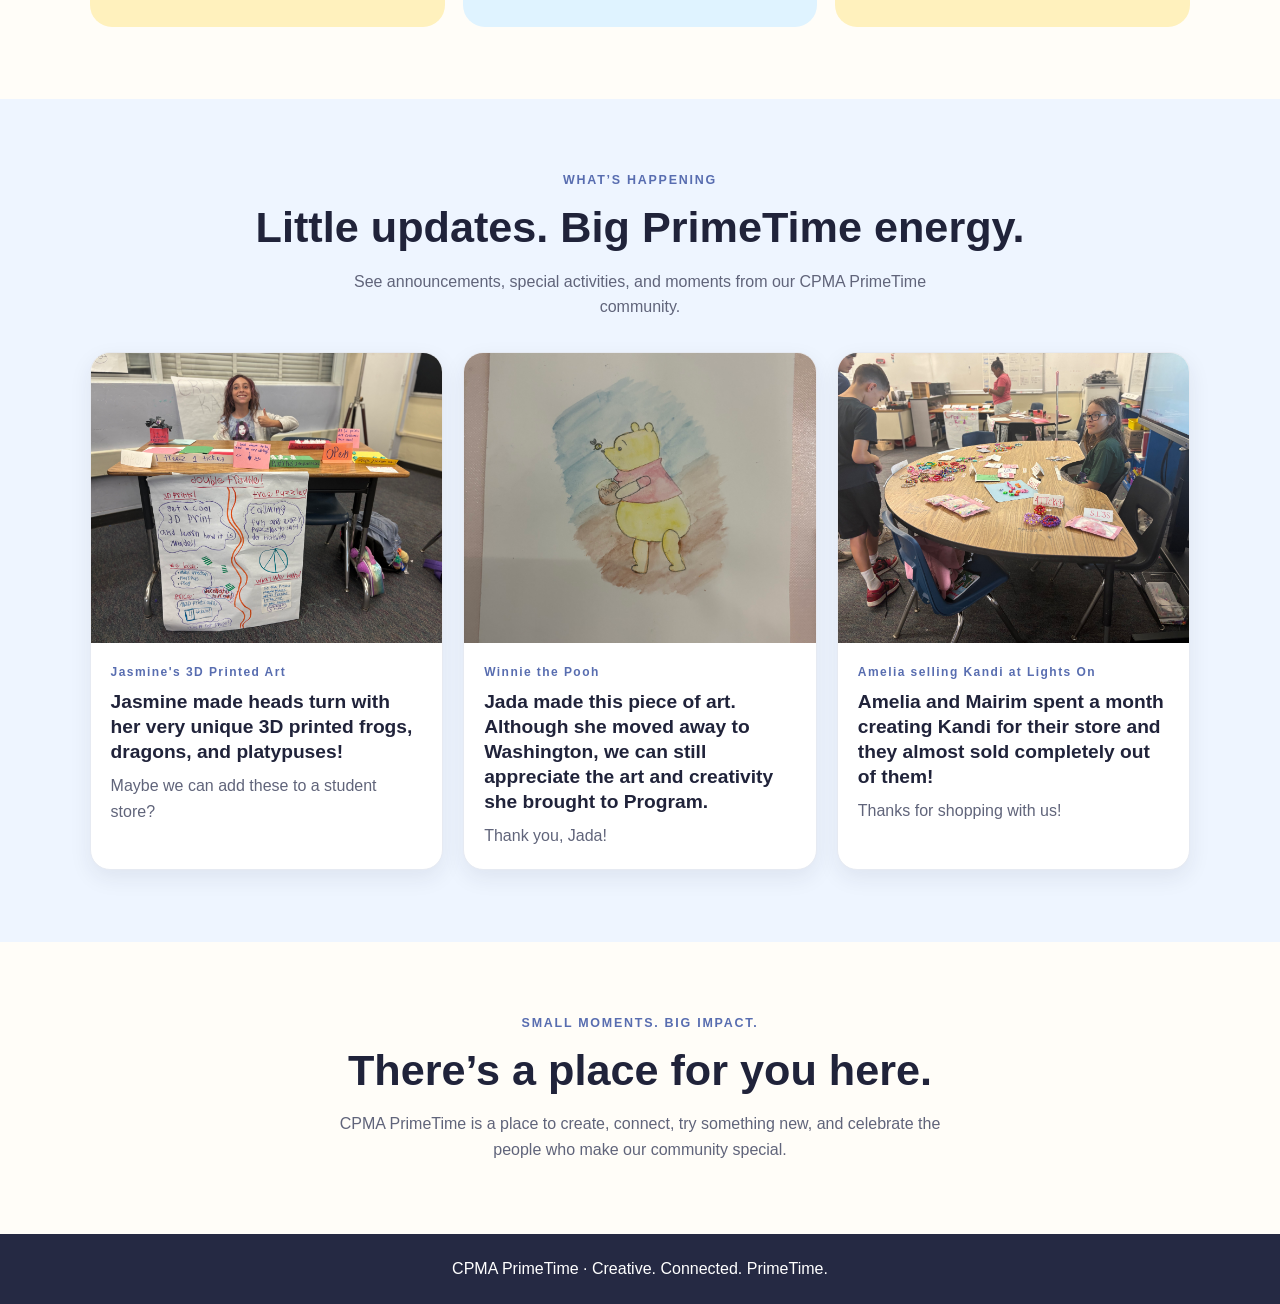
==== commit 29af445d: "Add files via upload" ====
--- a/index.html
+++ b/index.html
@@ -72,10 +72,17 @@
         </a>
 
         <a class="card card-orange" href="Art Submissions.html">
+          <span class="card-icon">🖼️</span>
+          <h3>Art Submissions</h3>
+          <p>Submit artwork to the PrimeTime team.</p>
+          <span class="card-link">Submit art →</span>
+        </a>
+
+        <a class="card card-yellow" href="Art Gallery.html">
           <span class="card-icon">🎨</span>
-          <h3>Art Submissions</h3>
-          <p>Check out creative work from our community.</p>
-          <span class="card-link">View art →</span>
+          <h3>Art Gallery</h3>
+          <p>View artwork shared by our community.</p>
+          <span class="card-link">Explore the gallery →</span>
         </a>
 
         <a class="card card-blue" href="Mr. Najja's Corner.html">
@@ -108,7 +115,7 @@
         <article class="announcement-card">
           <img
             src="images/IMG_7226.jpeg"
-            alt="Photo for the first PrimeTime announcement"
+            alt="Jasmine's 3D printed art"
           >
           <div class="announcement-content">
             <p class="announcement-label">Jasmine's 3D Printed Art</p>
@@ -120,7 +127,7 @@
         <article class="announcement-card">
           <img
             src="images/IMG_7241.jpeg"
-            alt="Photo for the second PrimeTime announcement"
+            alt="Winnie the Pooh artwork by Jada"
           >
           <div class="announcement-content">
             <p class="announcement-label">Winnie the Pooh</p>
@@ -132,7 +139,7 @@
         <article class="announcement-card">
           <img
             src="images/IMG_7228.jpeg"
-            alt="Photo for the third PrimeTime announcement"
+            alt="Kandi creations by Amelia and Mairim"
           >
           <div class="announcement-content">
             <p class="announcement-label">Amelia selling Kandi at Lights On</p>
